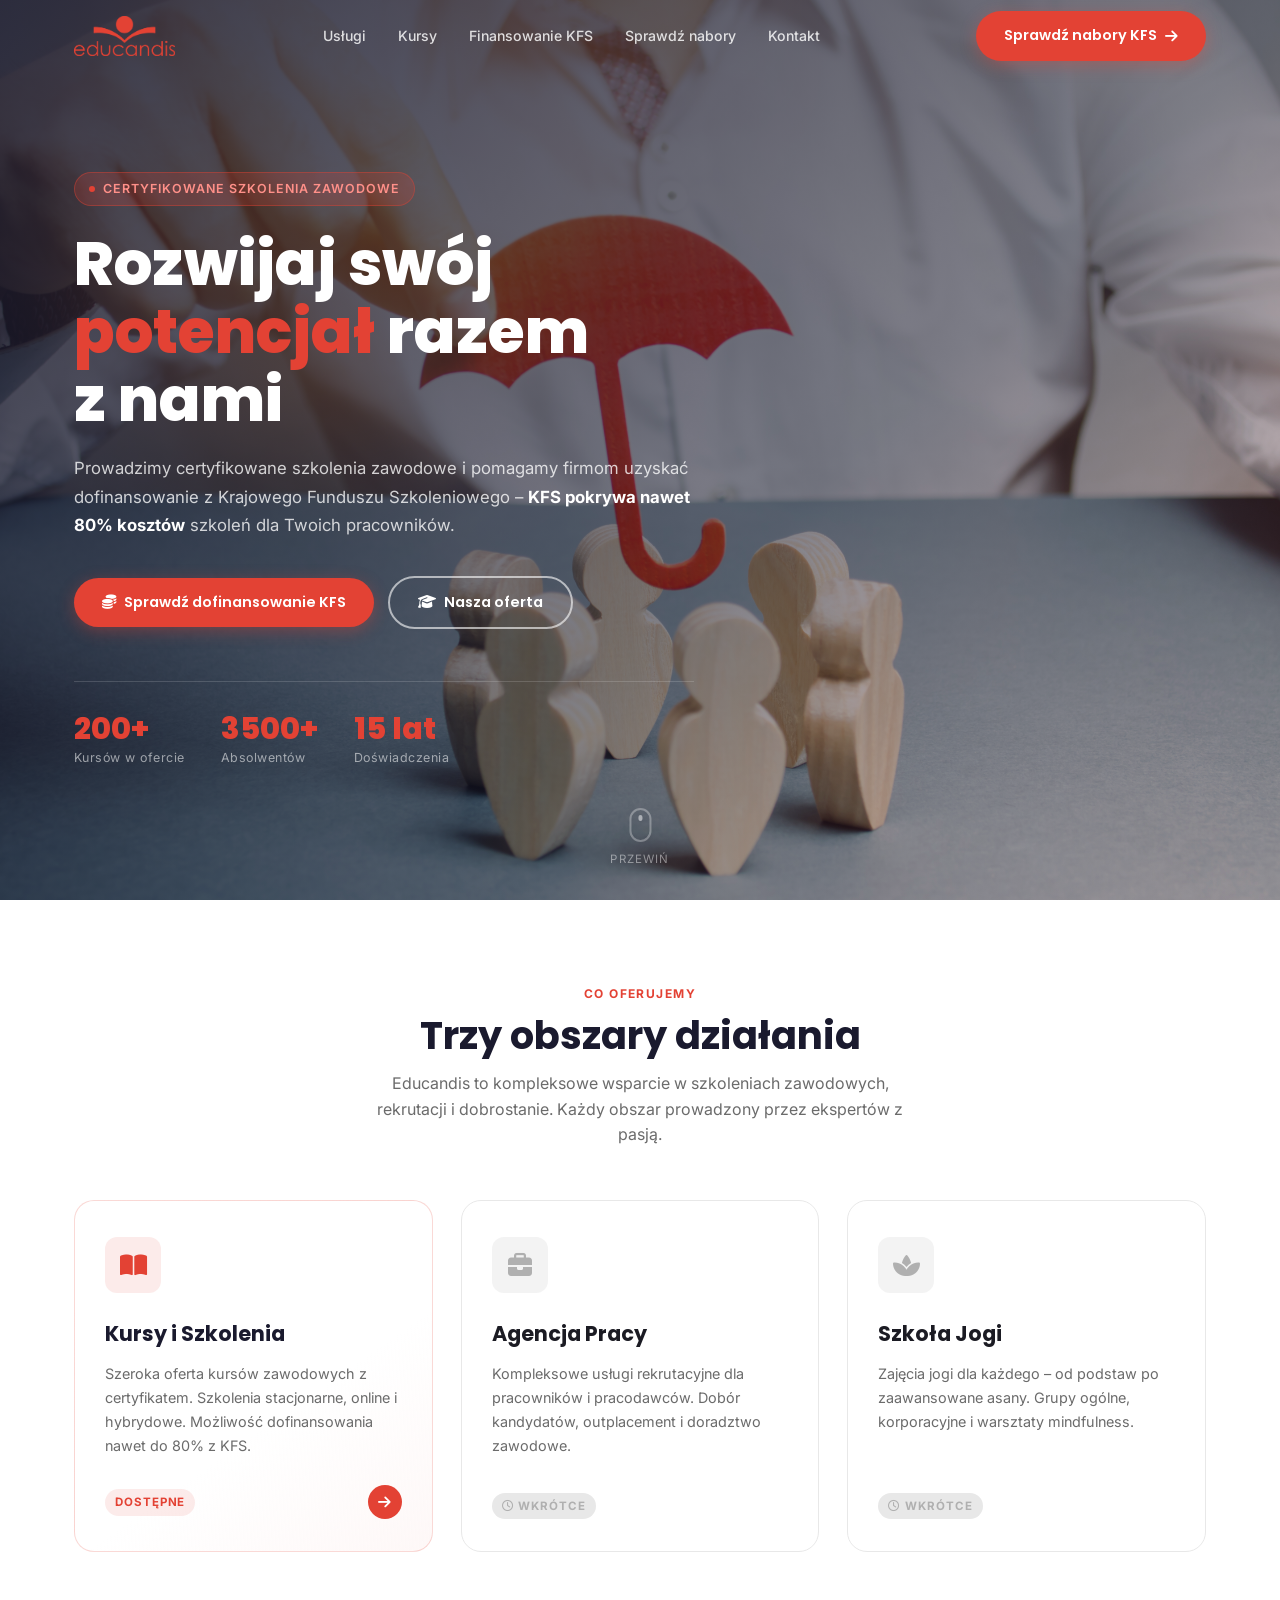
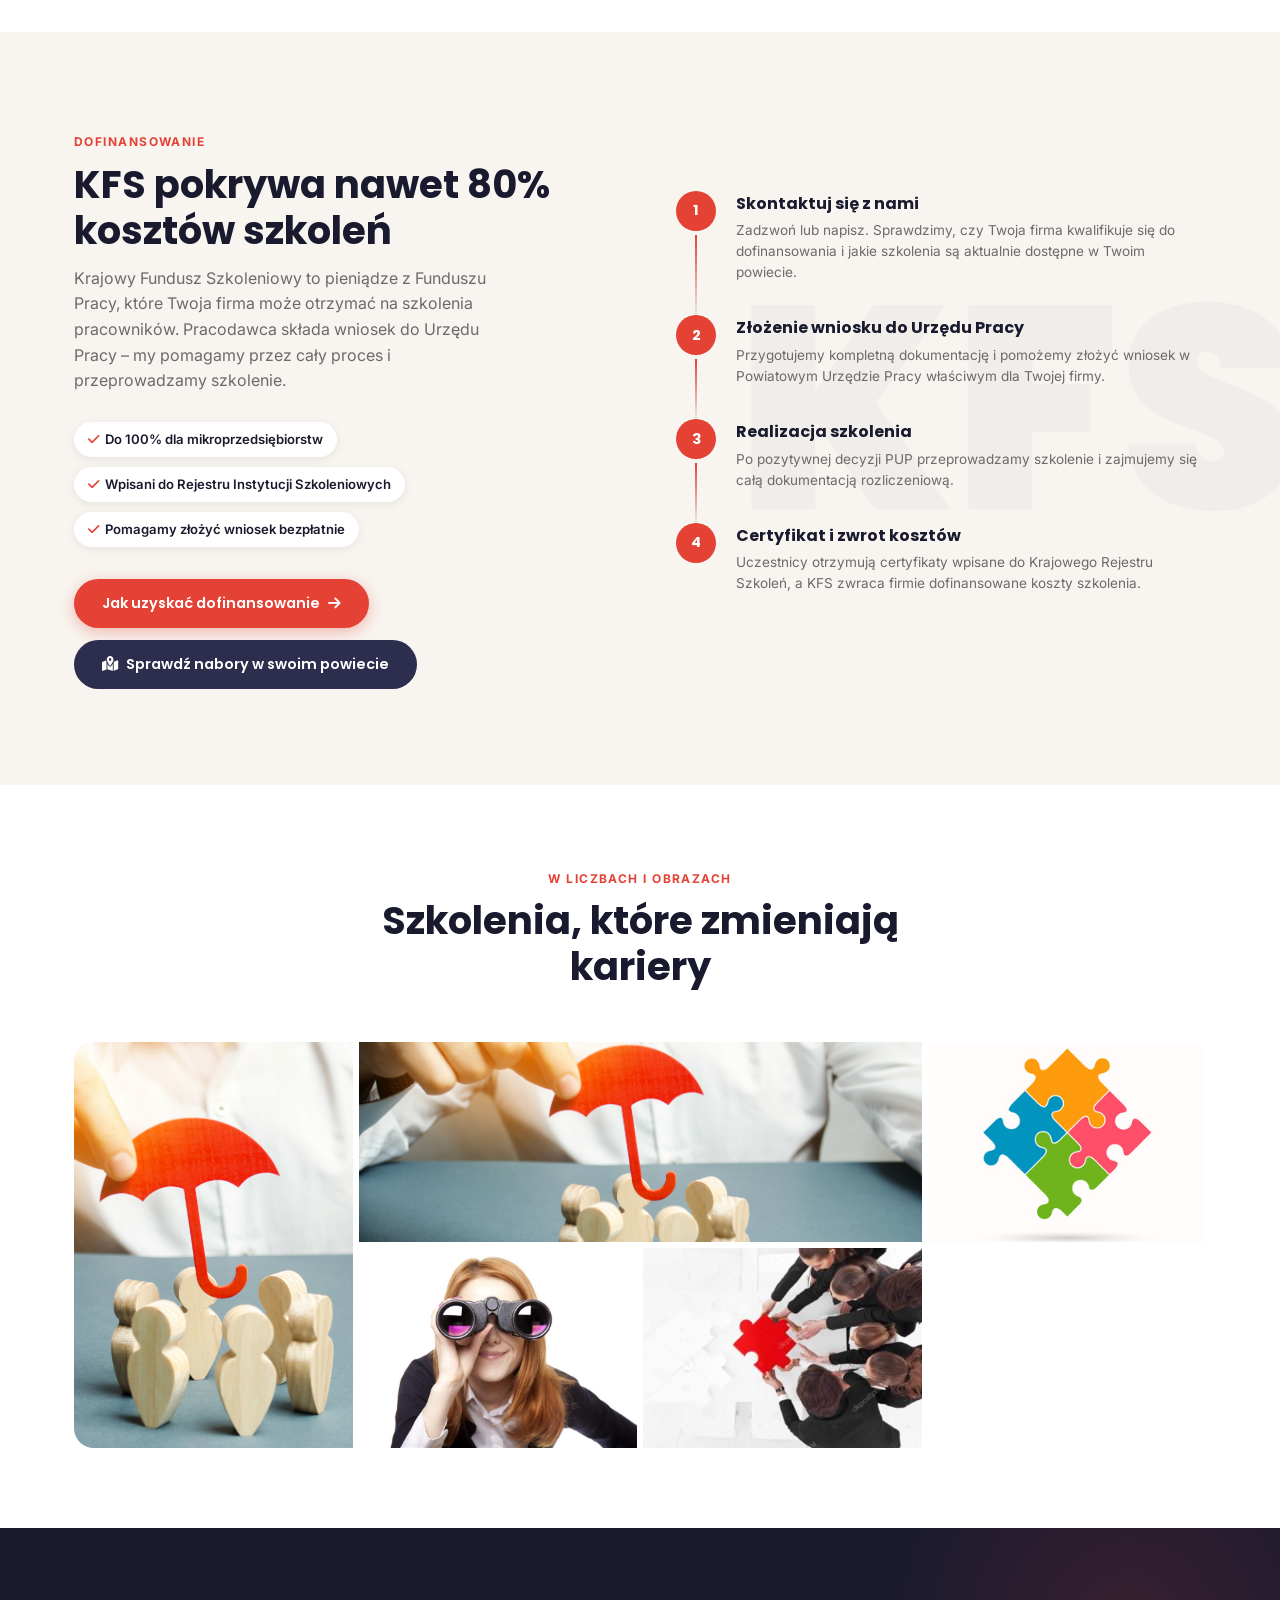
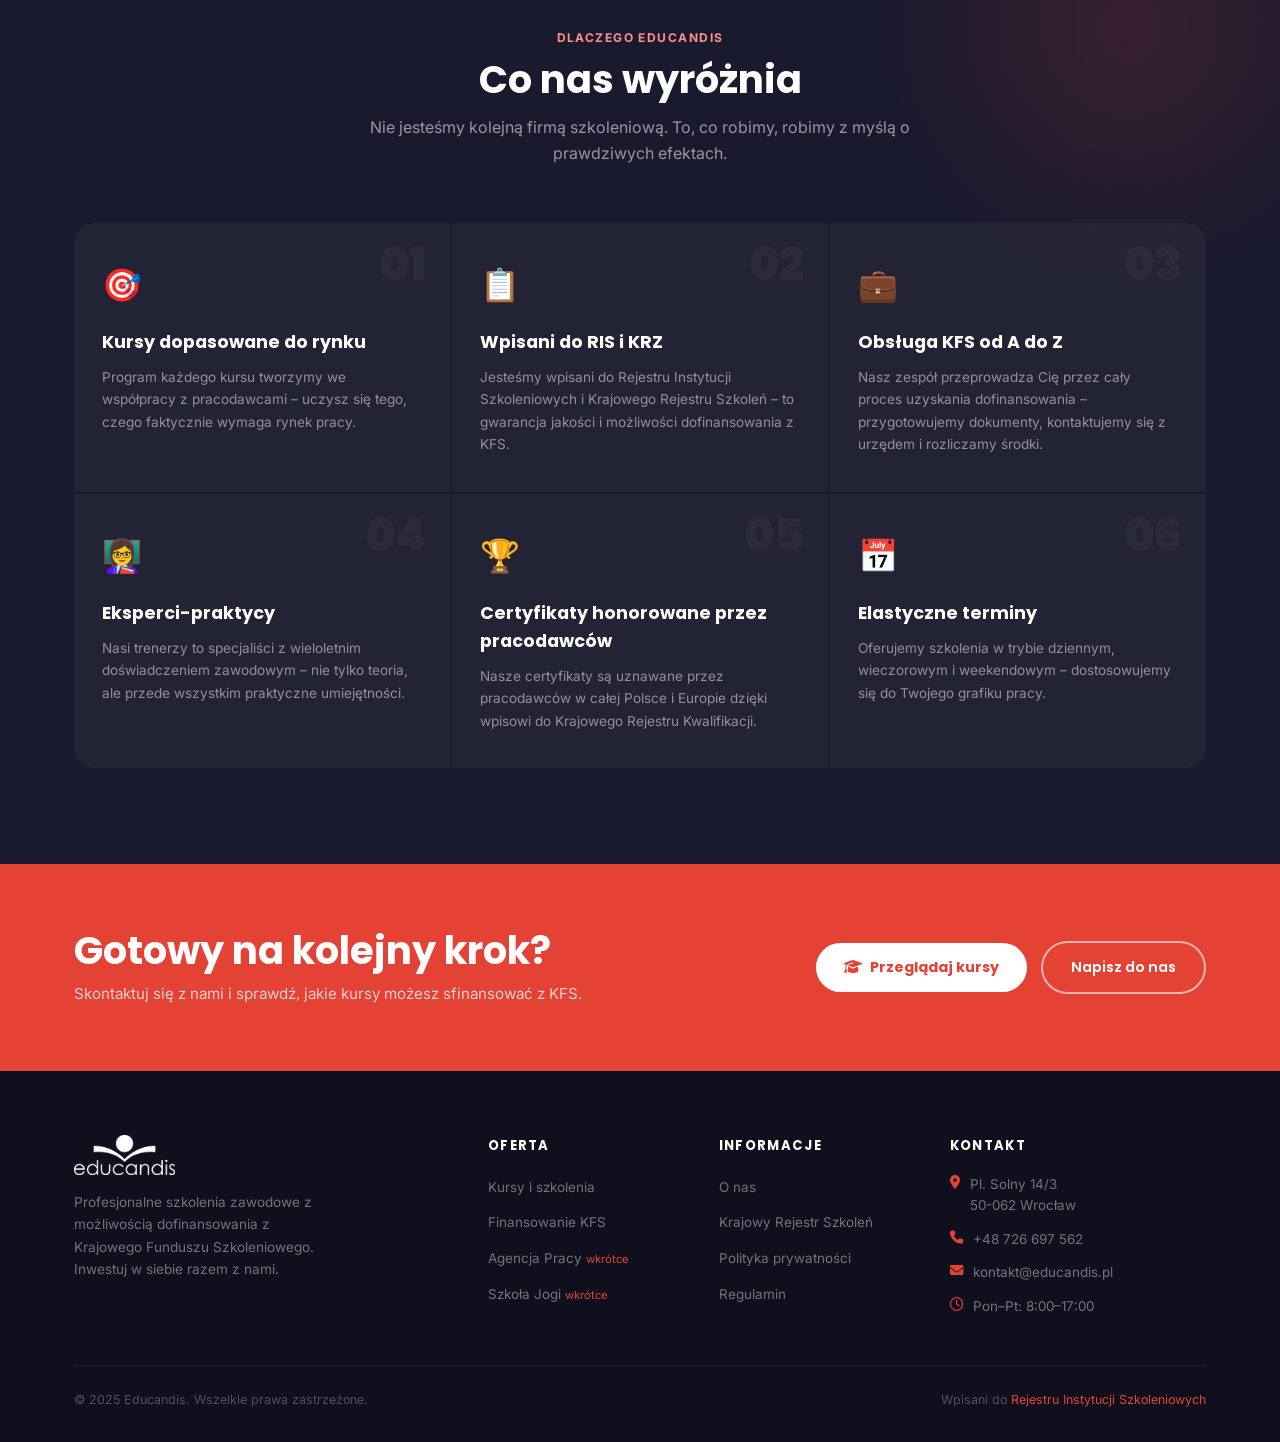
==== index.html @ 3b092067 "Initial deploy – Educandis website Co-Authored-By: Claude Sonnet 4.6 <noreply@anthropic.com>" ====
<!DOCTYPE html>
<html lang="pl">
<head>
  <meta charset="UTF-8" />
  <meta name="viewport" content="width=device-width, initial-scale=1.0" />
  <title>Educandis – Szkolenia i Dofinansowanie KFS</title>
  <meta name="description" content="Educandis oferuje profesjonalne szkolenia zawodowe, wsparcie w pozyskaniu dofinansowania z Krajowego Funduszu Szkoleniowego oraz pomoc w rozwoju kariery." />

  <!-- Fonts -->
  <link rel="preconnect" href="https://fonts.googleapis.com" />
  <link rel="preconnect" href="https://fonts.gstatic.com" crossorigin />
  <link href="https://fonts.googleapis.com/css2?family=Poppins:wght@400;600;700;800&family=Inter:wght@400;500;600&display=swap" rel="stylesheet" />

  <!-- Icons -->
  <link rel="stylesheet" href="https://cdnjs.cloudflare.com/ajax/libs/font-awesome/6.5.0/css/all.min.css" />

  <!-- Styles -->
  <link rel="stylesheet" href="css/style.css" />
  <link rel="stylesheet" href="css/animations.css" />
  <link rel="stylesheet" href="css/responsive.css" />
</head>
<body>

<!-- ===================== PAGE LOADER ===================== -->
<div id="page-loader">
  <div class="loader-logo">Edu<span>candis</span></div>
  <div class="loader-bar"><div class="loader-bar-fill"></div></div>
</div>

<!-- ===================== MOBILE NAV ===================== -->
<nav class="mobile-nav" aria-label="Menu mobilne">
  <a href="#uslugi">Usługi</a>
  <a href="kursy.html">Kursy</a>
  <a href="finansowanie.html">Finansowanie KFS</a>
  <a href="powiat.html">Sprawdź nabory</a>
  <a href="kontakt.html">Kontakt</a>
  <a href="powiat.html" class="btn btn-primary">Sprawdź nabory KFS</a>
</nav>

<!-- ===================== NAVBAR ===================== -->
<header class="navbar" role="banner">
  <div class="container">
    <a href="index.html" class="nav-logo" aria-label="Educandis – strona główna">
      <img src="Logo/EDUCANDIS_samo.png" alt="Logo Educandis" />
    </a>
    <nav class="nav-links" aria-label="Nawigacja główna">
      <a href="#uslugi">Usługi</a>
      <a href="kursy.html">Kursy</a>
      <a href="finansowanie.html">Finansowanie KFS</a>
      <a href="powiat.html">Sprawdź nabory</a>
      <a href="kontakt.html">Kontakt</a>
    </nav>
    <a href="powiat.html" class="btn btn-primary nav-cta">
      Sprawdź nabory KFS <i class="fa-solid fa-arrow-right"></i>
    </a>
    <button class="hamburger" aria-label="Otwórz menu" aria-expanded="false">
      <span></span><span></span><span></span>
    </button>
  </div>
</header>

<!-- ===================== HERO ===================== -->
<section class="hero" id="hero" aria-label="Baner główny">
  <div class="hero-bg"></div>
  <div class="hero-overlay"></div>
  <div class="container">
    <div class="hero-content">
      <div class="hero-tag">
        <span class="hero-tag-dot"></span>
        Certyfikowane szkolenia zawodowe
      </div>
      <h1 class="hero-title">
        Rozwijaj swój<br />
        <em>potencjał</em> razem<br />
        z nami
      </h1>
      <p class="hero-desc">
        Prowadzimy certyfikowane szkolenia zawodowe i pomagamy firmom uzyskać
        dofinansowanie z Krajowego Funduszu Szkoleniowego –
        <strong style="color:#fff">KFS pokrywa nawet 80% kosztów</strong> szkoleń dla Twoich pracowników.
      </p>
      <div class="hero-actions">
        <a href="finansowanie.html" class="btn btn-primary">
          <i class="fa-solid fa-coins"></i> Sprawdź dofinansowanie KFS
        </a>
        <a href="kursy.html" class="btn btn-outline">
          <i class="fa-solid fa-graduation-cap"></i> Nasza oferta
        </a>
      </div>
      <div class="hero-stats">
        <div class="stat-item">
          <div class="stat-number"><span data-count="200">0</span><span>+</span></div>
          <div class="stat-label">Kursów w ofercie</div>
        </div>
        <div class="stat-item">
          <div class="stat-number"><span data-count="3500">0</span><span>+</span></div>
          <div class="stat-label">Absolwentów</div>
        </div>
        <div class="stat-item">
          <div class="stat-number"><span data-count="15">0</span><span> lat</span></div>
          <div class="stat-label">Doświadczenia</div>
        </div>
      </div>
    </div>
  </div>
  <div class="hero-scroll-hint" aria-hidden="true">
    <div class="scroll-mouse"></div>
    <span>Przewiń</span>
  </div>
</section>

<!-- ===================== SERVICES ===================== -->
<section class="services" id="uslugi" aria-label="Nasze usługi">
  <div class="container">
    <div class="services-header">
      <span class="section-label reveal">Co oferujemy</span>
      <h2 class="section-title reveal delay-1">Trzy obszary działania</h2>
      <p class="section-subtitle reveal delay-2">
        Educandis to kompleksowe wsparcie w szkoleniach zawodowych, rekrutacji
        i dobrostanie. Każdy obszar prowadzony przez ekspertów z pasją.
      </p>
    </div>

    <div class="services-grid">

      <!-- KURSY – aktywne -->
      <a href="kursy.html" class="service-card service-card--active reveal">
        <div class="service-icon service-icon--red">
          <i class="fa-solid fa-book-open"></i>
        </div>
        <h3 class="service-card-title">Kursy i Szkolenia</h3>
        <p class="service-card-desc">
          Szeroka oferta kursów zawodowych z certyfikatem. Szkolenia stacjonarne,
          online i hybrydowe. Możliwość dofinansowania nawet do 80% z KFS.
        </p>
        <div class="service-card-footer">
          <span class="service-tag service-tag--active">Dostępne</span>
          <span class="service-arrow"><i class="fa-solid fa-arrow-right"></i></span>
        </div>
      </a>

      <!-- AGENCJA PRACY – wkrótce -->
      <div class="service-card service-card--inactive reveal delay-2">
        <div class="service-icon service-icon--gray">
          <i class="fa-solid fa-briefcase"></i>
        </div>
        <h3 class="service-card-title">Agencja Pracy</h3>
        <p class="service-card-desc">
          Kompleksowe usługi rekrutacyjne dla pracowników i pracodawców.
          Dobór kandydatów, outplacement i doradztwo zawodowe.
        </p>
        <div class="service-card-footer">
          <span class="service-tag service-tag--soon">
            <i class="fa-regular fa-clock"></i> Wkrótce
          </span>
        </div>
      </div>

      <!-- SZKOŁA JOGI – wkrótce -->
      <div class="service-card service-card--inactive reveal delay-3">
        <div class="service-icon service-icon--gray">
          <i class="fa-solid fa-spa"></i>
        </div>
        <h3 class="service-card-title">Szkoła Jogi</h3>
        <p class="service-card-desc">
          Zajęcia jogi dla każdego – od podstaw po zaawansowane asany.
          Grupy ogólne, korporacyjne i warsztaty mindfulness.
        </p>
        <div class="service-card-footer">
          <span class="service-tag service-tag--soon">
            <i class="fa-regular fa-clock"></i> Wkrótce
          </span>
        </div>
      </div>

    </div>
  </div>
</section>

<!-- ===================== KFS ===================== -->
<section class="kfs" id="finansowanie" aria-label="Krajowy Fundusz Szkoleniowy">
  <div class="container">
    <div class="kfs-inner">

      <!-- Left: text -->
      <div class="kfs-text reveal-left">
        <span class="section-label">Dofinansowanie</span>
        <h2 class="section-title">
          KFS pokrywa nawet 80%<br />kosztów szkoleń
        </h2>
        <p class="section-subtitle">
          Krajowy Fundusz Szkoleniowy to pieniądze z Funduszu Pracy, które
          Twoja firma może otrzymać na szkolenia pracowników. Pracodawca składa
          wniosek do Urzędu Pracy – my pomagamy przez cały proces i
          przeprowadzamy szkolenie.
        </p>
        <div class="kfs-badges" style="margin-top:28px">
          <span class="kfs-badge">
            <i class="fa-solid fa-check kfs-badge-icon"></i> Do 100% dla mikroprzedsiębiorstw
          </span>
          <span class="kfs-badge">
            <i class="fa-solid fa-check kfs-badge-icon"></i> Wpisani do Rejestru Instytucji Szkoleniowych
          </span>
          <span class="kfs-badge">
            <i class="fa-solid fa-check kfs-badge-icon"></i> Pomagamy złożyć wniosek bezpłatnie
          </span>
        </div>
        <div style="display:flex;gap:12px;flex-wrap:wrap;margin-top:32px">
          <a href="finansowanie.html" class="btn btn-primary">
            Jak uzyskać dofinansowanie <i class="fa-solid fa-arrow-right"></i>
          </a>
          <a href="powiat.html" class="btn btn-dark" style="background:var(--color-dark-mid)">
            <i class="fa-solid fa-map-location-dot"></i> Sprawdź nabory w swoim powiecie
          </a>
        </div>
      </div>

      <!-- Right: steps -->
      <div class="kfs-steps reveal-right">
        <div class="kfs-step">
          <div class="kfs-step-num">1</div>
          <div class="kfs-step-body">
            <div class="kfs-step-title">Skontaktuj się z nami</div>
            <div class="kfs-step-desc">
              Zadzwoń lub napisz. Sprawdzimy, czy Twoja firma kwalifikuje się
              do dofinansowania i jakie szkolenia są aktualnie dostępne w Twoim powiecie.
            </div>
          </div>
        </div>
        <div class="kfs-step">
          <div class="kfs-step-num">2</div>
          <div class="kfs-step-body">
            <div class="kfs-step-title">Złożenie wniosku do Urzędu Pracy</div>
            <div class="kfs-step-desc">
              Przygotujemy kompletną dokumentację i pomożemy złożyć wniosek
              w Powiatowym Urzędzie Pracy właściwym dla Twojej firmy.
            </div>
          </div>
        </div>
        <div class="kfs-step">
          <div class="kfs-step-num">3</div>
          <div class="kfs-step-body">
            <div class="kfs-step-title">Realizacja szkolenia</div>
            <div class="kfs-step-desc">
              Po pozytywnej decyzji PUP przeprowadzamy szkolenie i zajmujemy się
              całą dokumentacją rozliczeniową.
            </div>
          </div>
        </div>
        <div class="kfs-step">
          <div class="kfs-step-num">4</div>
          <div class="kfs-step-body">
            <div class="kfs-step-title">Certyfikat i zwrot kosztów</div>
            <div class="kfs-step-desc">
              Uczestnicy otrzymują certyfikaty wpisane do Krajowego Rejestru Szkoleń,
              a KFS zwraca firmie dofinansowane koszty szkolenia.
            </div>
          </div>
        </div>
      </div>

    </div>
  </div>
</section>

<!-- ===================== PUZZLE / GALLERY ===================== -->
<section class="puzzle-section" aria-label="Galeria">
  <div class="container">
    <div class="puzzle-header">
      <span class="section-label reveal">W liczbach i obrazach</span>
      <h2 class="section-title reveal delay-1">Szkolenia, które zmieniają<br />kariery</h2>
    </div>

    <div class="puzzle-grid">
      <div class="puzzle-piece puzzle-piece--tall">
        <img src="Zdjecia/AdobeStock_282835056.jpeg" alt="Szkolenie grupowe" loading="lazy" />
        <div class="puzzle-piece-overlay">
          <span class="puzzle-piece-label">Warsztaty grupowe</span>
        </div>
      </div>
      <div class="puzzle-piece puzzle-piece--wide">
        <img src="Zdjecia/AdobeStock_247538873.jpeg" alt="Profesjonalne szkolenie" loading="lazy" />
        <div class="puzzle-piece-overlay">
          <span class="puzzle-piece-label">Profesjonalne szkolenia</span>
        </div>
      </div>
      <div class="puzzle-piece">
        <img src="Zdjecia/Fotolia_68283562_XS.jpg" alt="Nauka" loading="lazy" />
        <div class="puzzle-piece-overlay">
          <span class="puzzle-piece-label">Rozwój kompetencji</span>
        </div>
      </div>
      <div class="puzzle-piece">
        <img src="Zdjecia/AdobeStock_31208934.jpeg" alt="Certyfikat" loading="lazy" />
        <div class="puzzle-piece-overlay">
          <span class="puzzle-piece-label">Certyfikaty</span>
        </div>
      </div>
      <div class="puzzle-piece">
        <img src="Zdjecia/about-300x200.jpg" alt="Konsultacje" loading="lazy" />
        <div class="puzzle-piece-overlay">
          <span class="puzzle-piece-label">Indywidualne konsultacje</span>
        </div>
      </div>
    </div>
  </div>
</section>

<!-- ===================== WHY US ===================== -->
<section class="why-us" id="o-nas" aria-label="Dlaczego my">
  <div class="container">
    <div class="why-us-header">
      <span class="section-label" style="color:#ff9089">Dlaczego Educandis</span>
      <h2 class="section-title reveal">Co nas wyróżnia</h2>
      <p class="section-subtitle reveal delay-1">
        Nie jesteśmy kolejną firmą szkoleniową. To, co robimy,
        robimy z myślą o prawdziwych efektach.
      </p>
    </div>

    <div class="why-grid">
      <div class="why-item reveal">
        <div class="why-item-num">01</div>
        <div class="why-icon">🎯</div>
        <div class="why-item-title">Kursy dopasowane do rynku</div>
        <div class="why-item-desc">
          Program każdego kursu tworzymy we współpracy z pracodawcami –
          uczysz się tego, czego faktycznie wymaga rynek pracy.
        </div>
      </div>
      <div class="why-item reveal delay-1">
        <div class="why-item-num">02</div>
        <div class="why-icon">📋</div>
        <div class="why-item-title">Wpisani do RIS i KRZ</div>
        <div class="why-item-desc">
          Jesteśmy wpisani do Rejestru Instytucji Szkoleniowych i Krajowego
          Rejestru Szkoleń – to gwarancja jakości i możliwości dofinansowania z KFS.
        </div>
      </div>
      <div class="why-item reveal delay-2">
        <div class="why-item-num">03</div>
        <div class="why-icon">💼</div>
        <div class="why-item-title">Obsługa KFS od A do Z</div>
        <div class="why-item-desc">
          Nasz zespół przeprowadza Cię przez cały proces uzyskania dofinansowania –
          przygotowujemy dokumenty, kontaktujemy się z urzędem i rozliczamy środki.
        </div>
      </div>
      <div class="why-item reveal delay-1">
        <div class="why-item-num">04</div>
        <div class="why-icon">👩‍🏫</div>
        <div class="why-item-title">Eksperci-praktycy</div>
        <div class="why-item-desc">
          Nasi trenerzy to specjaliści z wieloletnim doświadczeniem zawodowym –
          nie tylko teoria, ale przede wszystkim praktyczne umiejętności.
        </div>
      </div>
      <div class="why-item reveal delay-2">
        <div class="why-item-num">05</div>
        <div class="why-icon">🏆</div>
        <div class="why-item-title">Certyfikaty honorowane przez pracodawców</div>
        <div class="why-item-desc">
          Nasze certyfikaty są uznawane przez pracodawców w całej Polsce
          i Europie dzięki wpisowi do Krajowego Rejestru Kwalifikacji.
        </div>
      </div>
      <div class="why-item reveal delay-3">
        <div class="why-item-num">06</div>
        <div class="why-icon">📅</div>
        <div class="why-item-title">Elastyczne terminy</div>
        <div class="why-item-desc">
          Oferujemy szkolenia w trybie dziennym, wieczorowym i weekendowym
          – dostosowujemy się do Twojego grafiku pracy.
        </div>
      </div>
    </div>
  </div>
</section>

<!-- ===================== CONTACT STRIP ===================== -->
<section class="contact-strip" aria-label="Zapisz się">
  <div class="container">
    <div class="contact-strip-inner">
      <div class="contact-strip-text">
        <h2 class="section-title" style="color:#fff">Gotowy na kolejny krok?</h2>
        <p>Skontaktuj się z nami i sprawdź, jakie kursy możesz sfinansować z KFS.</p>
      </div>
      <div style="display:flex;gap:14px;flex-wrap:wrap;align-items:center;">
        <a href="kursy.html" class="btn btn-white">
          <i class="fa-solid fa-graduation-cap"></i> Przeglądaj kursy
        </a>
        <a href="kontakt.html" class="btn btn-outline">
          Napisz do nas
        </a>
      </div>
    </div>
  </div>
</section>

<!-- ===================== FOOTER ===================== -->
<footer id="kontakt" role="contentinfo">
  <div class="container">
    <div class="footer-grid">

      <!-- Brand -->
      <div class="footer-brand">
        <a href="index.html" class="nav-logo">
          <img src="Logo/EDUCANDIS_samo.png" alt="Educandis" style="filter:brightness(0) invert(1)" />
        </a>
        <p>
          Profesjonalne szkolenia zawodowe z możliwością dofinansowania z Krajowego
          Funduszu Szkoleniowego. Inwestuj w siebie razem z nami.
        </p>
      </div>

      <!-- Linki -->
      <div>
        <div class="footer-col-title">Oferta</div>
        <ul class="footer-links">
          <li><a href="kursy.html">Kursy i szkolenia</a></li>
          <li><a href="finansowanie.html">Finansowanie KFS</a></li>
          <li><a href="#uslugi">Agencja Pracy <span style="font-size:.7rem;color:#e34234">wkrótce</span></a></li>
          <li><a href="#uslugi">Szkoła Jogi <span style="font-size:.7rem;color:#e34234">wkrótce</span></a></li>
        </ul>
      </div>

      <!-- Info -->
      <div>
        <div class="footer-col-title">Informacje</div>
        <ul class="footer-links">
          <li><a href="#o-nas">O nas</a></li>
          <li><a href="finansowanie.html#krs">Krajowy Rejestr Szkoleń</a></li>
          <li><a href="#">Polityka prywatności</a></li>
          <li><a href="#">Regulamin</a></li>
        </ul>
      </div>

      <!-- Kontakt -->
      <div>
        <div class="footer-col-title">Kontakt</div>
        <ul class="footer-contact-list">
          <li class="footer-contact-item">
            <i class="fa-solid fa-location-dot footer-contact-icon"></i>
            <span>Pl. Solny 14/3<br />50-062 Wrocław</span>
          </li>
          <li class="footer-contact-item">
            <i class="fa-solid fa-phone footer-contact-icon"></i>
            <a href="tel:+48726697562">+48 726 697 562</a>
          </li>
          <li class="footer-contact-item">
            <i class="fa-solid fa-envelope footer-contact-icon"></i>
            <a href="mailto:kontakt@educandis.pl">kontakt@educandis.pl</a>
          </li>
          <li class="footer-contact-item">
            <i class="fa-regular fa-clock footer-contact-icon"></i>
            <span>Pon–Pt: 8:00–17:00</span>
          </li>
        </ul>
      </div>

    </div>

    <div class="footer-bottom">
      <p>&copy; 2025 Educandis. Wszelkie prawa zastrzeżone.</p>
      <p>Wpisani do <a href="https://stor.praca.gov.pl/portal/" target="_blank" rel="noopener">Rejestru Instytucji Szkoleniowych</a></p>
    </div>
  </div>
</footer>

<!-- ===================== SCRIPTS ===================== -->
<script src="js/main.js"></script>
<script src="js/puzzle.js"></script>
</body>
</html>
---- css/style.css ----
/* ============================================
   EDUCANDIS – style.css
   ============================================ */

/* ---------- CSS Variables ---------- */
:root {
  --color-primary:    #e34234;
  --color-primary-dark: #c73325;
  --color-dark:       #1a1a2e;
  --color-dark-mid:   #2d2d4e;
  --color-light-bg:   #f8f5f0;
  --color-white:      #ffffff;
  --color-gray:       #b0b0b0;
  --color-gray-light: #e8e8e8;
  --color-text:       #2c2c2c;
  --color-text-muted: #6b6b6b;

  --font-heading: 'Poppins', sans-serif;
  --font-body:    'Inter', sans-serif;

  --radius-sm:  6px;
  --radius-md:  12px;
  --radius-lg:  20px;

  --shadow-sm:  0 2px 8px rgba(0,0,0,.08);
  --shadow-md:  0 6px 24px rgba(0,0,0,.12);
  --shadow-lg:  0 16px 48px rgba(0,0,0,.18);

  --nav-height: 72px;
  --container:  1180px;
}

/* ---------- Reset ---------- */
*, *::before, *::after { box-sizing: border-box; margin: 0; padding: 0; }
html { scroll-behavior: smooth; font-size: 16px; }
body {
  font-family: var(--font-body);
  color: var(--color-text);
  background: var(--color-white);
  line-height: 1.6;
  overflow-x: hidden;
}
img { max-width: 100%; display: block; }
a  { color: inherit; text-decoration: none; }
ul { list-style: none; }
button { cursor: pointer; border: none; background: none; font-family: inherit; }

/* Mobile nav hidden by default on desktop */
.mobile-nav { display: none; }

/* ---------- Utility ---------- */
.container {
  width: 100%;
  max-width: var(--container);
  margin-inline: auto;
  padding-inline: 24px;
}

.section-label {
  display: inline-block;
  font-size: .75rem;
  font-weight: 700;
  letter-spacing: .12em;
  text-transform: uppercase;
  color: var(--color-primary);
  margin-bottom: 10px;
}

.section-title {
  font-family: var(--font-heading);
  font-size: clamp(1.6rem, 3vw, 2.4rem);
  font-weight: 700;
  color: var(--color-dark);
  line-height: 1.2;
}

.section-subtitle {
  font-size: 1rem;
  color: var(--color-text-muted);
  max-width: 560px;
  margin-top: 12px;
}

.btn {
  display: inline-flex;
  align-items: center;
  gap: 8px;
  padding: 13px 28px;
  border-radius: 50px;
  font-family: var(--font-heading);
  font-size: .9rem;
  font-weight: 600;
  transition: transform .2s, box-shadow .2s, background .2s;
}
.btn:hover { transform: translateY(-2px); }

.btn-primary {
  background: var(--color-primary);
  color: var(--color-white);
  box-shadow: 0 4px 16px rgba(227,66,52,.35);
}
.btn-primary:hover {
  background: var(--color-primary-dark);
  box-shadow: 0 8px 24px rgba(227,66,52,.45);
}

.btn-outline {
  background: transparent;
  color: var(--color-white);
  border: 2px solid rgba(255,255,255,.6);
}
.btn-outline:hover {
  background: rgba(255,255,255,.12);
  border-color: var(--color-white);
}

.btn-dark {
  background: var(--color-dark);
  color: var(--color-white);
}
.btn-dark:hover { background: var(--color-dark-mid); }

/* ============================================
   NAVIGATION
   ============================================ */
.navbar {
  position: fixed;
  top: 0; left: 0; right: 0;
  z-index: 100;
  height: var(--nav-height);
  display: flex;
  align-items: center;
  transition: background .3s, box-shadow .3s;
}

.navbar.scrolled {
  background: rgba(26,26,46,.97);
  box-shadow: 0 2px 20px rgba(0,0,0,.2);
  backdrop-filter: blur(8px);
}

.navbar .container {
  display: flex;
  align-items: center;
  justify-content: space-between;
}

.nav-logo {
  display: flex;
  align-items: center;
  gap: 10px;
}
.nav-logo img { height: 40px; width: auto; }
.nav-logo-text {
  font-family: var(--font-heading);
  font-size: 1.25rem;
  font-weight: 700;
  color: var(--color-white);
  letter-spacing: .02em;
}

.nav-links {
  display: flex;
  align-items: center;
  gap: 32px;
}
.nav-links a {
  font-size: .88rem;
  font-weight: 500;
  color: rgba(255,255,255,.82);
  transition: color .2s;
  position: relative;
}
.nav-links a::after {
  content: '';
  position: absolute;
  bottom: -4px; left: 0; right: 0;
  height: 2px;
  background: var(--color-primary);
  transform: scaleX(0);
  transition: transform .25s;
}
.nav-links a:hover { color: var(--color-white); }
.nav-links a:hover::after { transform: scaleX(1); }

.nav-cta { margin-left: 8px; }

.hamburger {
  display: none;
  flex-direction: column;
  gap: 5px;
  padding: 6px;
}
.hamburger span {
  display: block;
  width: 24px;
  height: 2px;
  background: var(--color-white);
  border-radius: 2px;
  transition: transform .3s, opacity .3s;
}

/* ============================================
   HERO
   ============================================ */
.hero {
  position: relative;
  min-height: 100vh;
  display: flex;
  align-items: center;
  overflow: hidden;
}

.hero-bg {
  position: absolute;
  inset: 0;
  background-image: url('../Zdjecia/AdobeStock_247538873.jpeg');
  background-size: cover;
  background-position: center 30%;
  transform: scale(1.04);
  transition: transform 8s ease;
}
.hero-bg.loaded { transform: scale(1); }

.hero-overlay {
  position: absolute;
  inset: 0;
  background: linear-gradient(
    135deg,
    rgba(26,26,46,.88) 0%,
    rgba(26,26,46,.55) 60%,
    rgba(227,66,52,.18) 100%
  );
}

.hero .container { position: relative; z-index: 2; }

.hero-content {
  max-width: 620px;
  padding-block: 120px 80px;
}

.hero-tag {
  display: inline-flex;
  align-items: center;
  gap: 8px;
  padding: 6px 14px;
  background: rgba(227,66,52,.2);
  border: 1px solid rgba(227,66,52,.4);
  border-radius: 50px;
  font-size: .78rem;
  font-weight: 600;
  color: #ff9089;
  letter-spacing: .08em;
  text-transform: uppercase;
  margin-bottom: 24px;
}
.hero-tag-dot {
  width: 6px; height: 6px;
  border-radius: 50%;
  background: var(--color-primary);
  animation: pulse 2s infinite;
}

.hero-title {
  font-family: var(--font-heading);
  font-size: clamp(2.2rem, 5vw, 3.8rem);
  font-weight: 800;
  color: var(--color-white);
  line-height: 1.12;
  margin-bottom: 20px;
}
.hero-title em {
  font-style: normal;
  color: var(--color-primary);
}

.hero-desc {
  font-size: 1.05rem;
  color: rgba(255,255,255,.78);
  line-height: 1.7;
  margin-bottom: 36px;
}

.hero-actions {
  display: flex;
  flex-wrap: wrap;
  gap: 14px;
  align-items: center;
}

.hero-stats {
  display: flex;
  gap: 36px;
  margin-top: 52px;
  padding-top: 32px;
  border-top: 1px solid rgba(255,255,255,.15);
}
.stat-item {}
.stat-number {
  font-family: var(--font-heading);
  font-size: 1.9rem;
  font-weight: 800;
  color: var(--color-white);
  line-height: 1;
}
.stat-number span { color: var(--color-primary); }
.stat-label {
  font-size: .78rem;
  color: rgba(255,255,255,.55);
  margin-top: 4px;
  letter-spacing: .04em;
}

.hero-scroll-hint {
  position: absolute;
  bottom: 32px;
  left: 50%;
  transform: translateX(-50%);
  display: flex;
  flex-direction: column;
  align-items: center;
  gap: 8px;
  color: rgba(255,255,255,.45);
  font-size: .72rem;
  letter-spacing: .1em;
  text-transform: uppercase;
  z-index: 2;
}
.scroll-mouse {
  width: 22px; height: 34px;
  border: 2px solid rgba(255,255,255,.3);
  border-radius: 12px;
  position: relative;
}
.scroll-mouse::after {
  content: '';
  position: absolute;
  top: 5px; left: 50%;
  transform: translateX(-50%);
  width: 4px; height: 6px;
  background: rgba(255,255,255,.5);
  border-radius: 2px;
  animation: scrollDown 1.8s infinite;
}

/* ============================================
   SERVICES TILES
   ============================================ */
.services {
  padding-block: 80px;
  background: var(--color-white);
}

.services-header {
  text-align: center;
  margin-bottom: 52px;
}
.services-header .section-subtitle { margin-inline: auto; }

.services-grid {
  display: grid;
  grid-template-columns: repeat(3, 1fr);
  gap: 28px;
}

.service-card {
  position: relative;
  border-radius: var(--radius-lg);
  overflow: hidden;
  background: var(--color-white);
  border: 1.5px solid var(--color-gray-light);
  transition: transform .3s, box-shadow .3s, border-color .3s;
  padding: 36px 30px 32px;
  display: flex;
  flex-direction: column;
}
.service-card:not(.service-card--inactive):hover {
  transform: translateY(-6px);
  box-shadow: var(--shadow-lg);
  border-color: var(--color-primary);
}

.service-card--active {
  border-color: rgba(227,66,52,.2);
  background: linear-gradient(145deg, #fff 60%, rgba(227,66,52,.04) 100%);
}

.service-card--inactive {
  opacity: .62;
  filter: grayscale(.6);
  cursor: default;
}

.service-icon {
  width: 56px; height: 56px;
  border-radius: var(--radius-md);
  display: flex;
  align-items: center;
  justify-content: center;
  margin-bottom: 24px;
  font-size: 1.5rem;
}
.service-icon--red   { background: rgba(227,66,52,.1); color: var(--color-primary); }
.service-icon--gray  { background: rgba(176,176,176,.15); color: var(--color-gray); }

.service-card-title {
  font-family: var(--font-heading);
  font-size: 1.3rem;
  font-weight: 700;
  color: var(--color-dark);
  margin-bottom: 12px;
}

.service-card-desc {
  font-size: .9rem;
  color: var(--color-text-muted);
  line-height: 1.65;
  flex: 1;
}

.service-card-footer {
  margin-top: 28px;
  display: flex;
  align-items: center;
  justify-content: space-between;
}

.service-tag {
  font-size: .72rem;
  font-weight: 700;
  letter-spacing: .08em;
  text-transform: uppercase;
  padding: 4px 10px;
  border-radius: 50px;
}
.service-tag--active {
  background: rgba(227,66,52,.1);
  color: var(--color-primary);
}
.service-tag--soon {
  background: var(--color-gray-light);
  color: var(--color-gray);
}

.service-arrow {
  width: 34px; height: 34px;
  border-radius: 50%;
  background: var(--color-primary);
  color: var(--color-white);
  display: flex;
  align-items: center;
  justify-content: center;
  font-size: .9rem;
  transition: background .2s, transform .2s;
}
.service-card:not(.service-card--inactive):hover .service-arrow {
  transform: translateX(3px);
  background: var(--color-primary-dark);
}

/* ============================================
   KFS – FINANSOWANIE
   ============================================ */
.kfs {
  padding-block: 96px;
  background: var(--color-light-bg);
  position: relative;
  overflow: hidden;
}

.kfs::before {
  content: 'KFS';
  position: absolute;
  right: -20px; top: 50%;
  transform: translateY(-50%);
  font-family: var(--font-heading);
  font-size: 18rem;
  font-weight: 900;
  color: rgba(26,26,46,.03);
  line-height: 1;
  pointer-events: none;
  user-select: none;
}

.kfs-inner {
  display: grid;
  grid-template-columns: 1fr 1fr;
  gap: 72px;
  align-items: center;
}

.kfs-text .section-subtitle { max-width: 440px; }

.kfs-badges {
  display: flex;
  flex-wrap: wrap;
  gap: 10px;
  margin-top: 24px;
}
.kfs-badge {
  display: inline-flex;
  align-items: center;
  gap: 6px;
  padding: 7px 14px;
  background: var(--color-white);
  border-radius: 50px;
  font-size: .82rem;
  font-weight: 600;
  color: var(--color-dark);
  box-shadow: var(--shadow-sm);
}
.kfs-badge-icon { color: var(--color-primary); }

.kfs-steps {
  display: flex;
  flex-direction: column;
  gap: 0;
}
.kfs-step {
  display: flex;
  gap: 20px;
  position: relative;
}
.kfs-step:not(:last-child)::after {
  content: '';
  position: absolute;
  left: 19px;
  top: 44px;
  bottom: 0;
  width: 2px;
  background: linear-gradient(to bottom, var(--color-primary), var(--color-gray-light));
}

.kfs-step-num {
  flex-shrink: 0;
  width: 40px; height: 40px;
  border-radius: 50%;
  background: var(--color-primary);
  color: var(--color-white);
  display: flex;
  align-items: center;
  justify-content: center;
  font-family: var(--font-heading);
  font-weight: 700;
  font-size: .9rem;
  position: relative;
  z-index: 1;
}

.kfs-step-body { padding-bottom: 32px; }
.kfs-step-title {
  font-family: var(--font-heading);
  font-weight: 700;
  font-size: 1rem;
  color: var(--color-dark);
  margin-bottom: 4px;
}
.kfs-step-desc {
  font-size: .85rem;
  color: var(--color-text-muted);
  line-height: 1.55;
}

/* ============================================
   PUZZLE SECTION
   ============================================ */
.puzzle-section {
  padding-block: 80px;
  background: var(--color-white);
}

.puzzle-header {
  text-align: center;
  margin-bottom: 52px;
}

.puzzle-grid {
  display: grid;
  grid-template-columns: repeat(4, 1fr);
  grid-template-rows: repeat(2, 200px);
  gap: 6px;
  border-radius: var(--radius-lg);
  overflow: hidden;
}

.puzzle-piece {
  overflow: hidden;
  position: relative;
}
.puzzle-piece img {
  width: 100%; height: 100%;
  object-fit: cover;
  transition: transform .5s ease;
}
.puzzle-piece:hover img { transform: scale(1.06); }

.puzzle-piece--wide  { grid-column: span 2; }
.puzzle-piece--tall  { grid-row: span 2; }

.puzzle-piece-overlay {
  position: absolute;
  inset: 0;
  background: linear-gradient(to top, rgba(26,26,46,.7) 0%, transparent 60%);
  opacity: 0;
  transition: opacity .35s;
  display: flex;
  align-items: flex-end;
  padding: 16px;
}
.puzzle-piece:hover .puzzle-piece-overlay { opacity: 1; }
.puzzle-piece-label {
  font-family: var(--font-heading);
  font-size: .82rem;
  font-weight: 700;
  color: var(--color-white);
  letter-spacing: .05em;
  text-transform: uppercase;
}

/* ============================================
   WHY US
   ============================================ */
.why-us {
  padding-block: 96px;
  background: var(--color-dark);
  position: relative;
  overflow: hidden;
}

.why-us::before {
  content: '';
  position: absolute;
  width: 500px; height: 500px;
  border-radius: 50%;
  background: radial-gradient(circle, rgba(227,66,52,.15) 0%, transparent 70%);
  top: -150px; right: -100px;
  pointer-events: none;
}

.why-us-header {
  text-align: center;
  margin-bottom: 56px;
}
.why-us-header .section-title { color: var(--color-white); }
.why-us-header .section-subtitle { color: rgba(255,255,255,.55); margin-inline: auto; }

.why-grid {
  display: grid;
  grid-template-columns: repeat(3, 1fr);
  gap: 2px;
  border-radius: var(--radius-lg);
  overflow: hidden;
}

.why-item {
  background: rgba(255,255,255,.04);
  padding: 36px 28px;
  position: relative;
  transition: background .3s;
}
.why-item:hover { background: rgba(255,255,255,.08); }

.why-icon {
  font-size: 2rem;
  margin-bottom: 18px;
}
.why-item-title {
  font-family: var(--font-heading);
  font-size: 1.1rem;
  font-weight: 700;
  color: var(--color-white);
  margin-bottom: 10px;
}
.why-item-desc {
  font-size: .85rem;
  color: rgba(255,255,255,.5);
  line-height: 1.65;
}
.why-item-num {
  position: absolute;
  top: 20px; right: 24px;
  font-family: var(--font-heading);
  font-size: 2.8rem;
  font-weight: 900;
  color: rgba(255,255,255,.04);
  line-height: 1;
}

/* ============================================
   CONTACT STRIP
   ============================================ */
.contact-strip {
  padding-block: 64px;
  background: var(--color-primary);
}
.contact-strip-inner {
  display: flex;
  align-items: center;
  justify-content: space-between;
  gap: 24px;
}
.contact-strip-text .section-title { color: var(--color-white); }
.contact-strip-text p {
  color: rgba(255,255,255,.75);
  margin-top: 8px;
  font-size: .95rem;
}
.btn-white {
  background: var(--color-white);
  color: var(--color-primary);
  font-weight: 700;
}
.btn-white:hover { background: #f0eeee; }

/* ============================================
   FOOTER
   ============================================ */
footer {
  background: #0f0f1e;
  padding-top: 64px;
  padding-bottom: 32px;
}

.footer-grid {
  display: grid;
  grid-template-columns: 2fr 1fr 1fr 1.4fr;
  gap: 48px;
  margin-bottom: 48px;
}

.footer-brand .nav-logo { margin-bottom: 16px; }
.footer-brand p {
  font-size: .85rem;
  color: rgba(255,255,255,.42);
  line-height: 1.65;
  max-width: 260px;
  margin-bottom: 20px;
}
.footer-socials {
  display: flex;
  gap: 10px;
}
.footer-social-link {
  width: 36px; height: 36px;
  border-radius: 50%;
  background: rgba(255,255,255,.07);
  display: flex;
  align-items: center;
  justify-content: center;
  color: rgba(255,255,255,.5);
  font-size: .85rem;
  transition: background .2s, color .2s;
}
.footer-social-link:hover {
  background: var(--color-primary);
  color: var(--color-white);
}

.footer-col-title {
  font-family: var(--font-heading);
  font-size: .82rem;
  font-weight: 700;
  color: var(--color-white);
  letter-spacing: .1em;
  text-transform: uppercase;
  margin-bottom: 18px;
}

.footer-links {
  display: flex;
  flex-direction: column;
  gap: 10px;
}
.footer-links a {
  font-size: .84rem;
  color: rgba(255,255,255,.42);
  transition: color .2s;
}
.footer-links a:hover { color: var(--color-primary); }

.footer-contact-list {
  display: flex;
  flex-direction: column;
  gap: 12px;
}
.footer-contact-item {
  display: flex;
  align-items: flex-start;
  gap: 10px;
  font-size: .84rem;
  color: rgba(255,255,255,.42);
}
.footer-contact-icon {
  color: var(--color-primary);
  flex-shrink: 0;
  margin-top: 2px;
}

.footer-bottom {
  border-top: 1px solid rgba(255,255,255,.07);
  padding-top: 24px;
  display: flex;
  align-items: center;
  justify-content: space-between;
  gap: 16px;
}
.footer-bottom p {
  font-size: .78rem;
  color: rgba(255,255,255,.28);
}
.footer-bottom a { color: var(--color-primary); }

/* ============================================
   KEYFRAMES
   ============================================ */
@keyframes pulse {
  0%, 100% { opacity: 1; transform: scale(1); }
  50%       { opacity: .5; transform: scale(.75); }
}

@keyframes scrollDown {
  0%   { opacity: 1; transform: translateX(-50%) translateY(0); }
  100% { opacity: 0; transform: translateX(-50%) translateY(10px); }
}
---- css/animations.css ----
/* ============================================
   EDUCANDIS – animations.css
   ============================================ */

/* ---------- Scroll reveal base ---------- */
.reveal {
  opacity: 0;
  transform: translateY(30px);
  transition: opacity .65s ease, transform .65s ease;
}
.reveal.visible {
  opacity: 1;
  transform: translateY(0);
}

.reveal-left {
  opacity: 0;
  transform: translateX(-40px);
  transition: opacity .7s ease, transform .7s ease;
}
.reveal-left.visible {
  opacity: 1;
  transform: translateX(0);
}

.reveal-right {
  opacity: 0;
  transform: translateX(40px);
  transition: opacity .7s ease, transform .7s ease;
}
.reveal-right.visible {
  opacity: 1;
  transform: translateX(0);
}

.reveal-scale {
  opacity: 0;
  transform: scale(.92);
  transition: opacity .6s ease, transform .6s ease;
}
.reveal-scale.visible {
  opacity: 1;
  transform: scale(1);
}

/* stagger delays */
.delay-1 { transition-delay: .1s !important; }
.delay-2 { transition-delay: .2s !important; }
.delay-3 { transition-delay: .3s !important; }
.delay-4 { transition-delay: .4s !important; }
.delay-5 { transition-delay: .5s !important; }

/* ---------- Puzzle piece animation ---------- */
.puzzle-piece {
  opacity: 0;
  transform: scale(.85) rotate(var(--puzzle-rot, 0deg));
  transition:
    opacity .6s ease,
    transform .6s ease;
}
.puzzle-piece.assembled {
  opacity: 1;
  transform: scale(1) rotate(0deg);
}

/* Individual piece rotations – feels hand-placed */
.puzzle-piece:nth-child(1) { --puzzle-rot: -4deg; transition-delay: .05s; }
.puzzle-piece:nth-child(2) { --puzzle-rot:  3deg; transition-delay: .12s; }
.puzzle-piece:nth-child(3) { --puzzle-rot: -2deg; transition-delay: .20s; }
.puzzle-piece:nth-child(4) { --puzzle-rot:  5deg; transition-delay: .28s; }
.puzzle-piece:nth-child(5) { --puzzle-rot: -3deg; transition-delay: .14s; }
.puzzle-piece:nth-child(6) { --puzzle-rot:  2deg; transition-delay: .22s; }
.puzzle-piece:nth-child(7) { --puzzle-rot: -6deg; transition-delay: .08s; }

/* ---------- Number counter animation ---------- */
.stat-number { transition: color .4s; }

/* ---------- Nav link underline wipe ---------- */
@keyframes wipeIn {
  from { clip-path: inset(0 100% 0 0); }
  to   { clip-path: inset(0 0% 0 0); }
}

/* ---------- Hero parallax hint ---------- */
@keyframes floatUp {
  0%, 100% { transform: translateX(-50%) translateY(0); }
  50%       { transform: translateX(-50%) translateY(-6px); }
}
.hero-scroll-hint { animation: floatUp 3s ease-in-out infinite; }

/* ---------- Button shimmer on hover ---------- */
.btn-primary::before {
  content: '';
  position: absolute;
  top: 0; left: -60%;
  width: 40%; height: 100%;
  background: linear-gradient(90deg, transparent, rgba(255,255,255,.18), transparent);
  transform: skewX(-20deg);
  transition: left .55s ease;
}
.btn { position: relative; overflow: hidden; }
.btn-primary:hover::before { left: 120%; }

/* ---------- Card tilt on hover (JS-driven, CSS fallback) ---------- */
.service-card { transform-origin: center bottom; }

/* ---------- KFS step pulse ---------- */
@keyframes stepPulse {
  0%   { box-shadow: 0 0 0 0 rgba(227,66,52,.35); }
  70%  { box-shadow: 0 0 0 10px rgba(227,66,52,0); }
  100% { box-shadow: 0 0 0 0 rgba(227,66,52,0); }
}
.kfs-step-num.active { animation: stepPulse 1.8s infinite; }

/* ---------- Page loader ---------- */
#page-loader {
  position: fixed;
  inset: 0;
  background: var(--color-dark);
  z-index: 9999;
  display: flex;
  align-items: center;
  justify-content: center;
  flex-direction: column;
  gap: 16px;
  transition: opacity .5s ease, visibility .5s ease;
}
#page-loader.hidden {
  opacity: 0;
  visibility: hidden;
  pointer-events: none;
}
.loader-logo {
  font-family: 'Poppins', sans-serif;
  font-size: 1.5rem;
  font-weight: 800;
  color: #fff;
}
.loader-logo span { color: #e34234; }
.loader-bar {
  width: 160px; height: 3px;
  background: rgba(255,255,255,.12);
  border-radius: 2px;
  overflow: hidden;
}
.loader-bar-fill {
  height: 100%;
  width: 0;
  background: #e34234;
  border-radius: 2px;
  animation: loadFill 1s ease forwards;
}
@keyframes loadFill {
  to { width: 100%; }
}

/* ---------- Smooth section dividers ---------- */
.wave-divider {
  line-height: 0;
  overflow: hidden;
}
.wave-divider svg { display: block; }
---- css/responsive.css ----
/* ============================================
   EDUCANDIS – responsive.css
   ============================================ */

/* ---- Tablet ≤ 1024px ---- */
@media (max-width: 1024px) {

  .services-grid {
    grid-template-columns: repeat(2, 1fr);
  }
  .services-grid .service-card:last-child {
    grid-column: 1 / -1;
    max-width: 480px;
    margin-inline: auto;
  }

  .kfs-inner {
    grid-template-columns: 1fr;
    gap: 48px;
  }

  .why-grid {
    grid-template-columns: repeat(2, 1fr);
  }

  .footer-grid {
    grid-template-columns: 1fr 1fr;
    gap: 36px;
  }
  .footer-brand {
    grid-column: 1 / -1;
  }

  .puzzle-grid {
    grid-template-columns: repeat(3, 1fr);
    grid-template-rows: repeat(2, 180px);
  }
}

/* ---- Mobile ≤ 768px ---- */
@media (max-width: 768px) {

  /* Nav */
  .nav-links,
  .nav-cta {
    display: none;
  }
  .hamburger {
    display: flex;
  }
  .hamburger.open span:nth-child(1) {
    transform: translateY(7px) rotate(45deg);
  }
  .hamburger.open span:nth-child(2) {
    opacity: 0;
  }
  .hamburger.open span:nth-child(3) {
    transform: translateY(-7px) rotate(-45deg);
  }

  /* Mobile nav overlay */
  .mobile-nav {
    display: flex;
    flex-direction: column;
    align-items: center;
    justify-content: center;
    gap: 28px;
    position: fixed;
    inset: 0;
    background: rgba(26,26,46,.98);
    backdrop-filter: blur(12px);
    z-index: 99;
    opacity: 0;
    visibility: hidden;
    transition: opacity .35s ease, visibility .35s ease;
  }
  .mobile-nav.open {
    opacity: 1;
    visibility: visible;
  }
  .mobile-nav a {
    font-family: 'Poppins', sans-serif;
    font-size: 1.5rem;
    font-weight: 700;
    color: rgba(255,255,255,.85);
    transition: color .2s;
  }
  .mobile-nav a:hover { color: #e34234; }
  .mobile-nav .btn { font-size: 1rem; }

  /* Hero */
  .hero-content { padding-block: 100px 60px; }
  .hero-stats {
    gap: 24px;
    flex-wrap: wrap;
  }
  .hero-actions { flex-direction: column; align-items: flex-start; }

  /* Services */
  .services-grid {
    grid-template-columns: 1fr;
  }
  .services-grid .service-card:last-child {
    max-width: 100%;
  }

  /* KFS */
  .kfs { padding-block: 64px; }
  .kfs::before { display: none; }

  /* Puzzle */
  .puzzle-grid {
    grid-template-columns: repeat(2, 1fr);
    grid-template-rows: repeat(3, 160px);
  }
  .puzzle-piece--wide  { grid-column: 1 / -1; }
  .puzzle-piece--tall  { grid-row: span 1; }

  /* Why us */
  .why-grid {
    grid-template-columns: 1fr;
  }

  /* Contact strip */
  .contact-strip-inner {
    flex-direction: column;
    text-align: center;
  }

  /* Footer */
  .footer-grid {
    grid-template-columns: 1fr;
  }
  .footer-bottom {
    flex-direction: column;
    text-align: center;
    gap: 8px;
  }

  /* Page subheader */
  .page-hero { padding-block: 100px 48px; }
  .page-hero-title { font-size: clamp(1.8rem, 5vw, 2.6rem); }

  /* Courses grid */
  .courses-grid { grid-template-columns: 1fr; }

  /* Filter bar */
  .filter-bar {
    flex-wrap: wrap;
    gap: 8px;
  }

  /* Finansowanie */
  .financing-grid { grid-template-columns: 1fr; }
  .faq-cols { grid-template-columns: 1fr; }
}

/* ---- Small mobile ≤ 480px ---- */
@media (max-width: 480px) {
  .container { padding-inline: 16px; }
  .hero-title { font-size: 1.9rem; }
  .section-title { font-size: 1.5rem; }
  .kfs-inner { gap: 36px; }
}
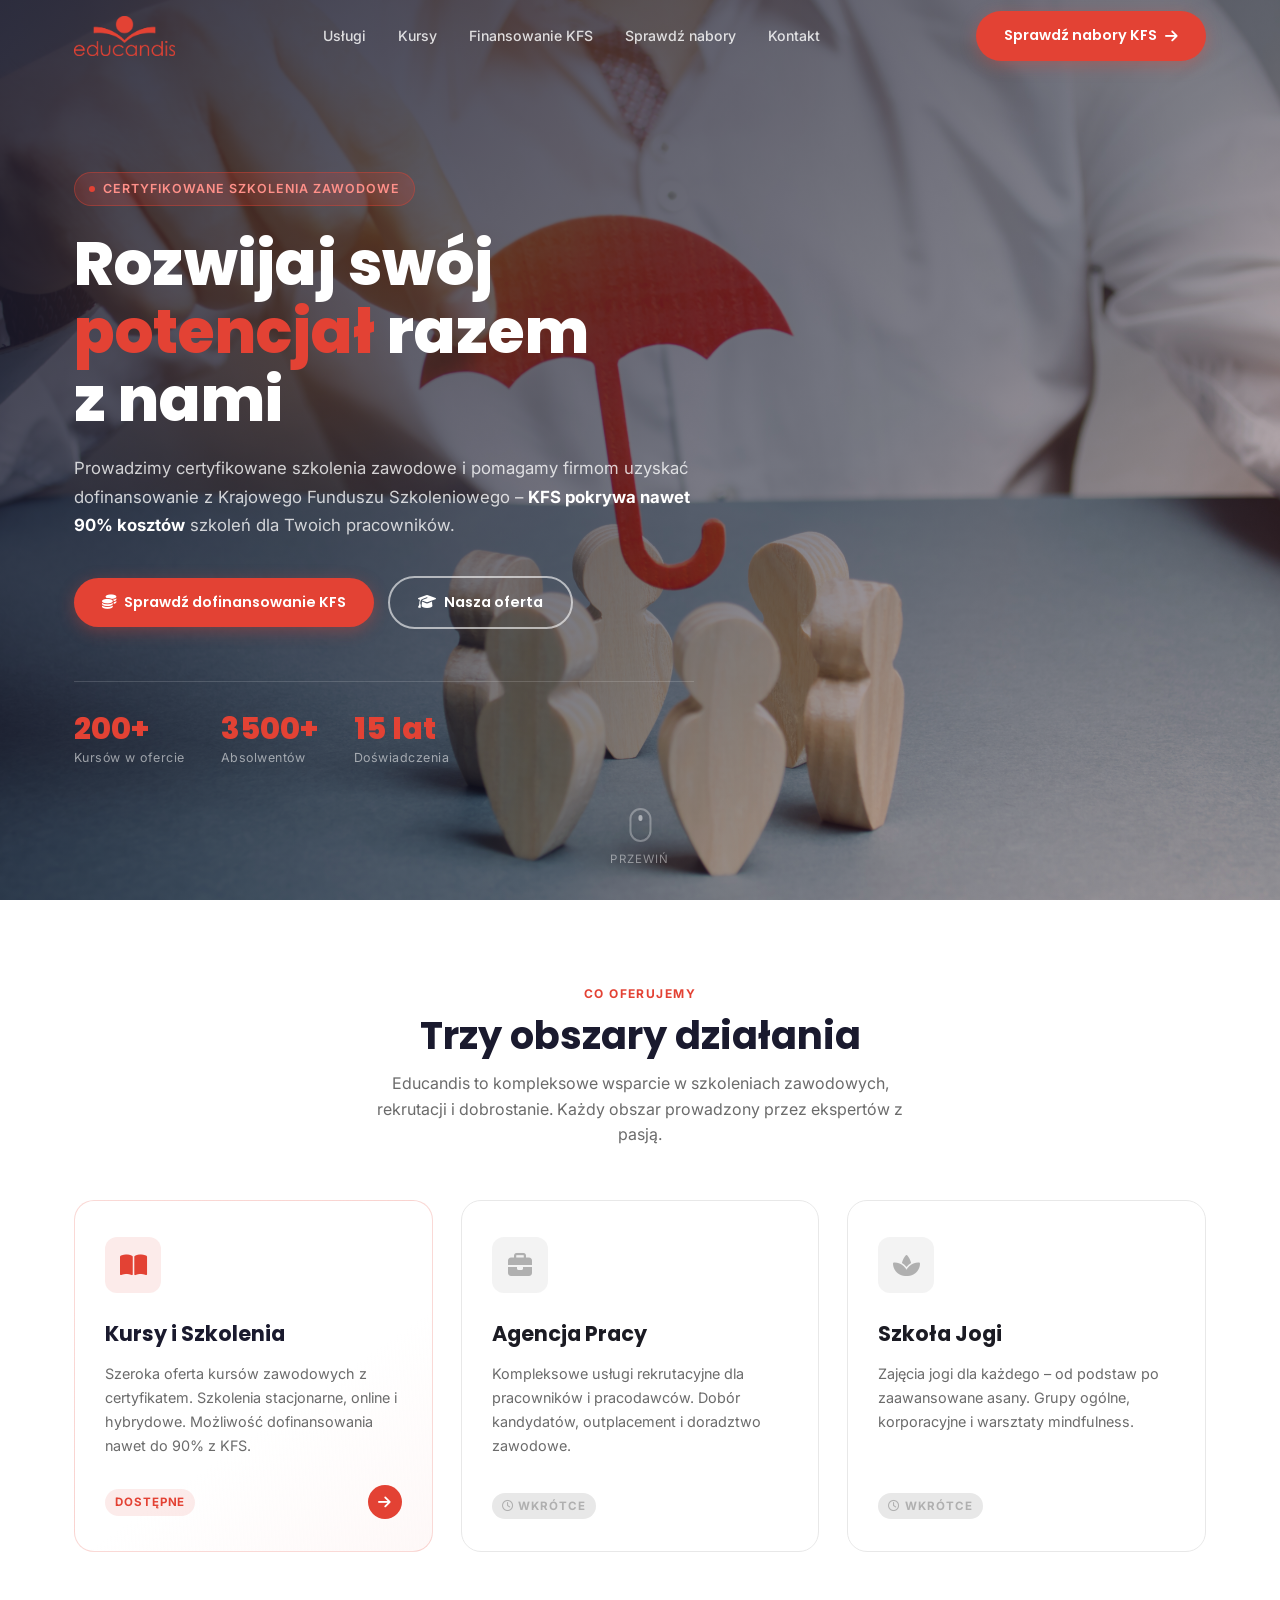
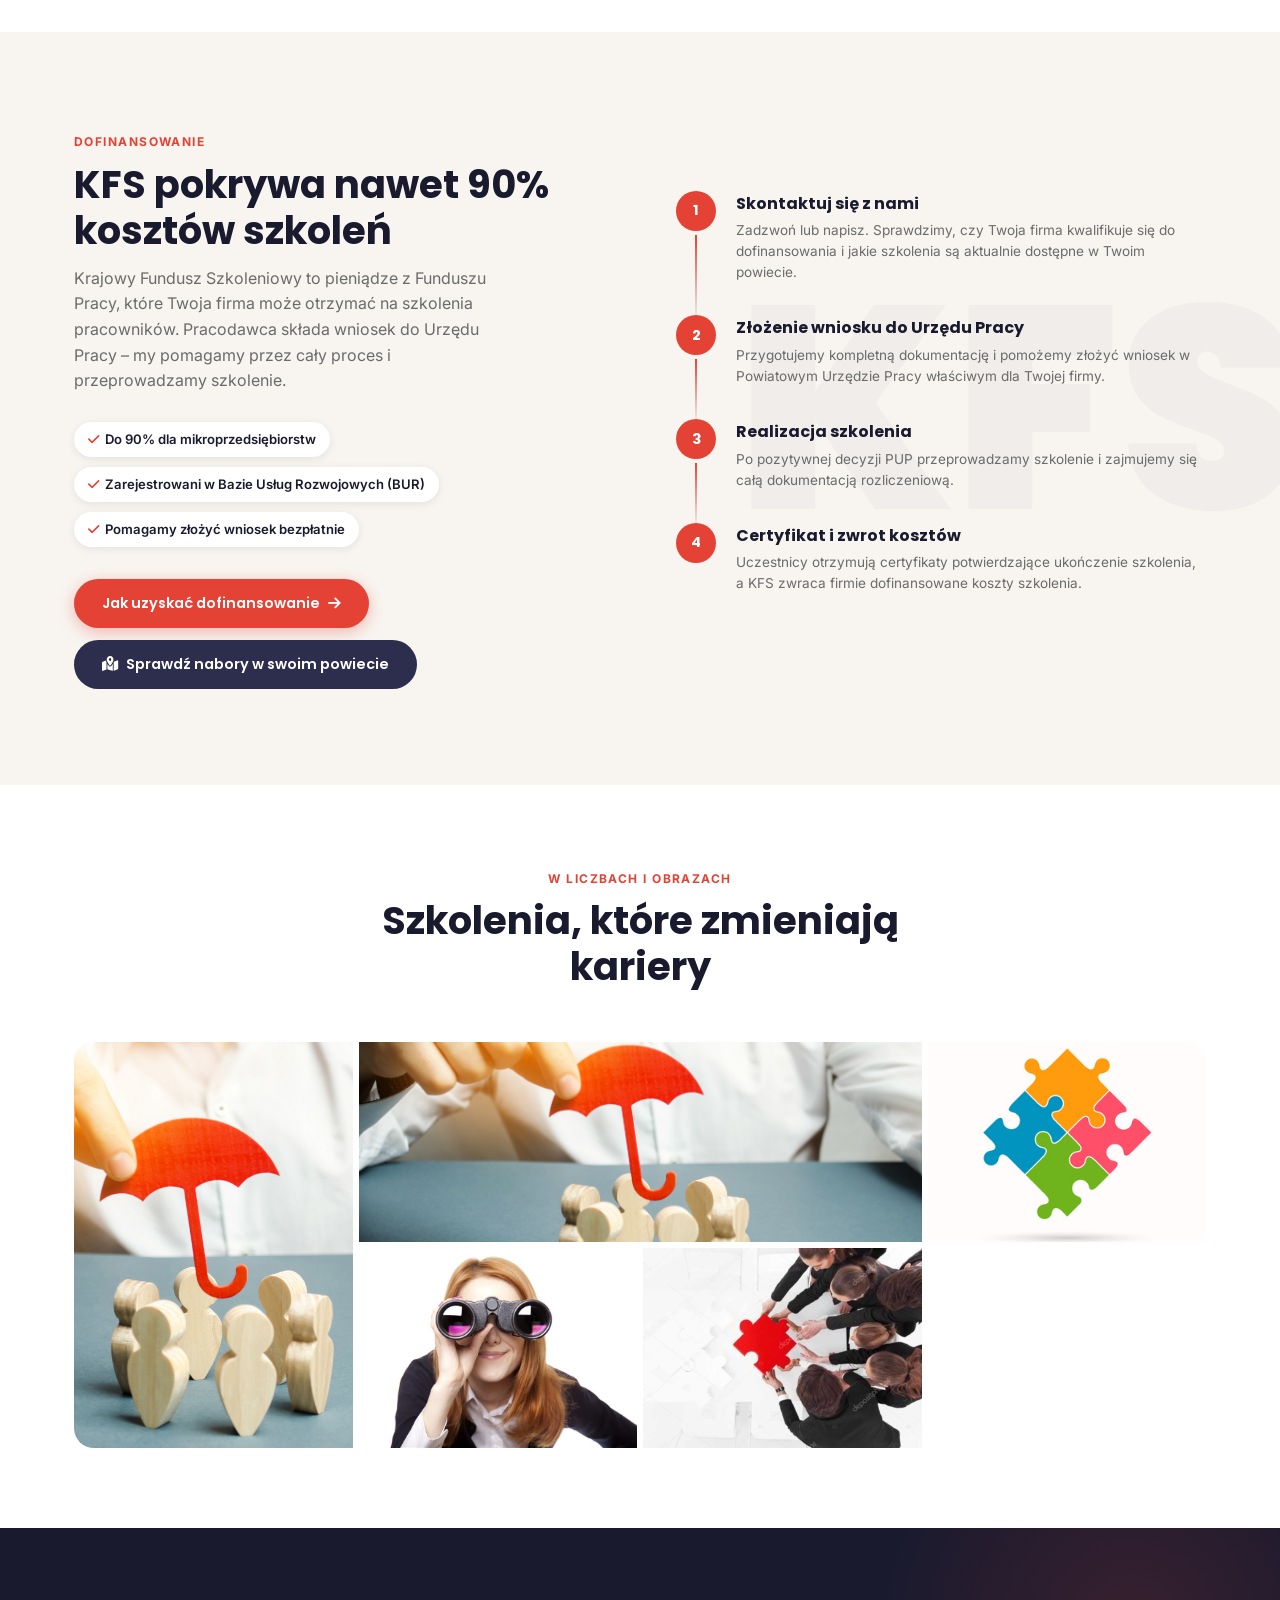
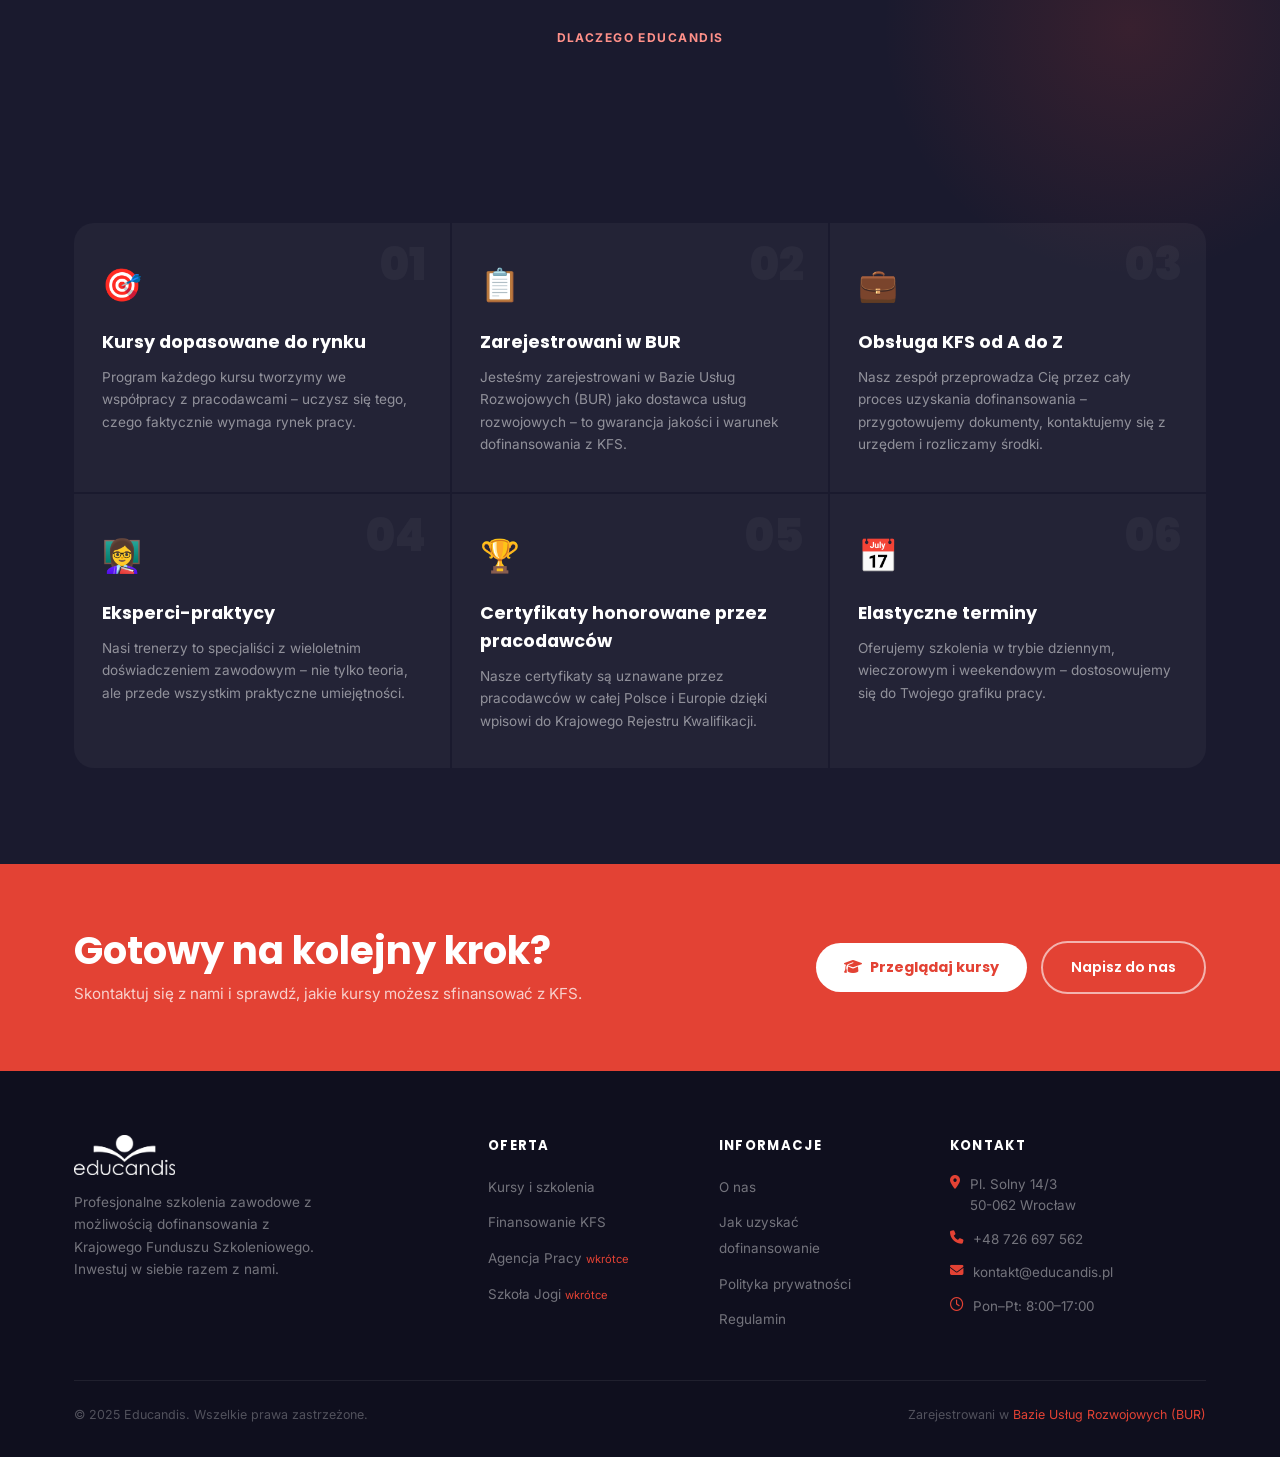
==== commit 5b91bb9b: "aktualizacja stron finansowanie, index, kontakt Co-Authored-By: Claude Sonnet 4.6 <noreply@anthropic" ====
--- a/index.html
+++ b/index.html
@@ -77,7 +77,7 @@
       <p class="hero-desc">
         Prowadzimy certyfikowane szkolenia zawodowe i pomagamy firmom uzyskać
         dofinansowanie z Krajowego Funduszu Szkoleniowego –
-        <strong style="color:#fff">KFS pokrywa nawet 80% kosztów</strong> szkoleń dla Twoich pracowników.
+        <strong style="color:#fff">KFS pokrywa nawet 90% kosztów</strong> szkoleń dla Twoich pracowników.
       </p>
       <div class="hero-actions">
         <a href="finansowanie.html" class="btn btn-primary">
@@ -131,7 +131,7 @@
         <h3 class="service-card-title">Kursy i Szkolenia</h3>
         <p class="service-card-desc">
           Szeroka oferta kursów zawodowych z certyfikatem. Szkolenia stacjonarne,
-          online i hybrydowe. Możliwość dofinansowania nawet do 80% z KFS.
+          online i hybrydowe. Możliwość dofinansowania nawet do 90% z KFS.
         </p>
         <div class="service-card-footer">
           <span class="service-tag service-tag--active">Dostępne</span>
@@ -186,7 +186,7 @@
       <div class="kfs-text reveal-left">
         <span class="section-label">Dofinansowanie</span>
         <h2 class="section-title">
-          KFS pokrywa nawet 80%<br />kosztów szkoleń
+          KFS pokrywa nawet 90%<br />kosztów szkoleń
         </h2>
         <p class="section-subtitle">
           Krajowy Fundusz Szkoleniowy to pieniądze z Funduszu Pracy, które
@@ -196,10 +196,10 @@
         </p>
         <div class="kfs-badges" style="margin-top:28px">
           <span class="kfs-badge">
-            <i class="fa-solid fa-check kfs-badge-icon"></i> Do 100% dla mikroprzedsiębiorstw
+            <i class="fa-solid fa-check kfs-badge-icon"></i> Do 90% dla mikroprzedsiębiorstw
           </span>
           <span class="kfs-badge">
-            <i class="fa-solid fa-check kfs-badge-icon"></i> Wpisani do Rejestru Instytucji Szkoleniowych
+            <i class="fa-solid fa-check kfs-badge-icon"></i> Zarejestrowani w Bazie Usług Rozwojowych (BUR)
           </span>
           <span class="kfs-badge">
             <i class="fa-solid fa-check kfs-badge-icon"></i> Pomagamy złożyć wniosek bezpłatnie
@@ -252,7 +252,7 @@
           <div class="kfs-step-body">
             <div class="kfs-step-title">Certyfikat i zwrot kosztów</div>
             <div class="kfs-step-desc">
-              Uczestnicy otrzymują certyfikaty wpisane do Krajowego Rejestru Szkoleń,
+              Uczestnicy otrzymują certyfikaty potwierdzające ukończenie szkolenia,
               a KFS zwraca firmie dofinansowane koszty szkolenia.
             </div>
           </div>
@@ -331,10 +331,10 @@
       <div class="why-item reveal delay-1">
         <div class="why-item-num">02</div>
         <div class="why-icon">📋</div>
-        <div class="why-item-title">Wpisani do RIS i KRZ</div>
-        <div class="why-item-desc">
-          Jesteśmy wpisani do Rejestru Instytucji Szkoleniowych i Krajowego
-          Rejestru Szkoleń – to gwarancja jakości i możliwości dofinansowania z KFS.
+        <div class="why-item-title">Zarejestrowani w BUR</div>
+        <div class="why-item-desc">
+          Jesteśmy zarejestrowani w Bazie Usług Rozwojowych (BUR) jako dostawca
+          usług rozwojowych – to gwarancja jakości i warunek dofinansowania z KFS.
         </div>
       </div>
       <div class="why-item reveal delay-2">
@@ -429,7 +429,7 @@
         <div class="footer-col-title">Informacje</div>
         <ul class="footer-links">
           <li><a href="#o-nas">O nas</a></li>
-          <li><a href="finansowanie.html#krs">Krajowy Rejestr Szkoleń</a></li>
+          <li><a href="finansowanie.html">Jak uzyskać dofinansowanie</a></li>
           <li><a href="#">Polityka prywatności</a></li>
           <li><a href="#">Regulamin</a></li>
         </ul>
@@ -462,7 +462,7 @@
 
     <div class="footer-bottom">
       <p>&copy; 2025 Educandis. Wszelkie prawa zastrzeżone.</p>
-      <p>Wpisani do <a href="https://stor.praca.gov.pl/portal/" target="_blank" rel="noopener">Rejestru Instytucji Szkoleniowych</a></p>
+      <p>Zarejestrowani w <a href="https://uslugirozwojowe.parp.gov.pl/" target="_blank" rel="noopener">Bazie Usług Rozwojowych (BUR)</a></p>
     </div>
   </div>
 </footer>
